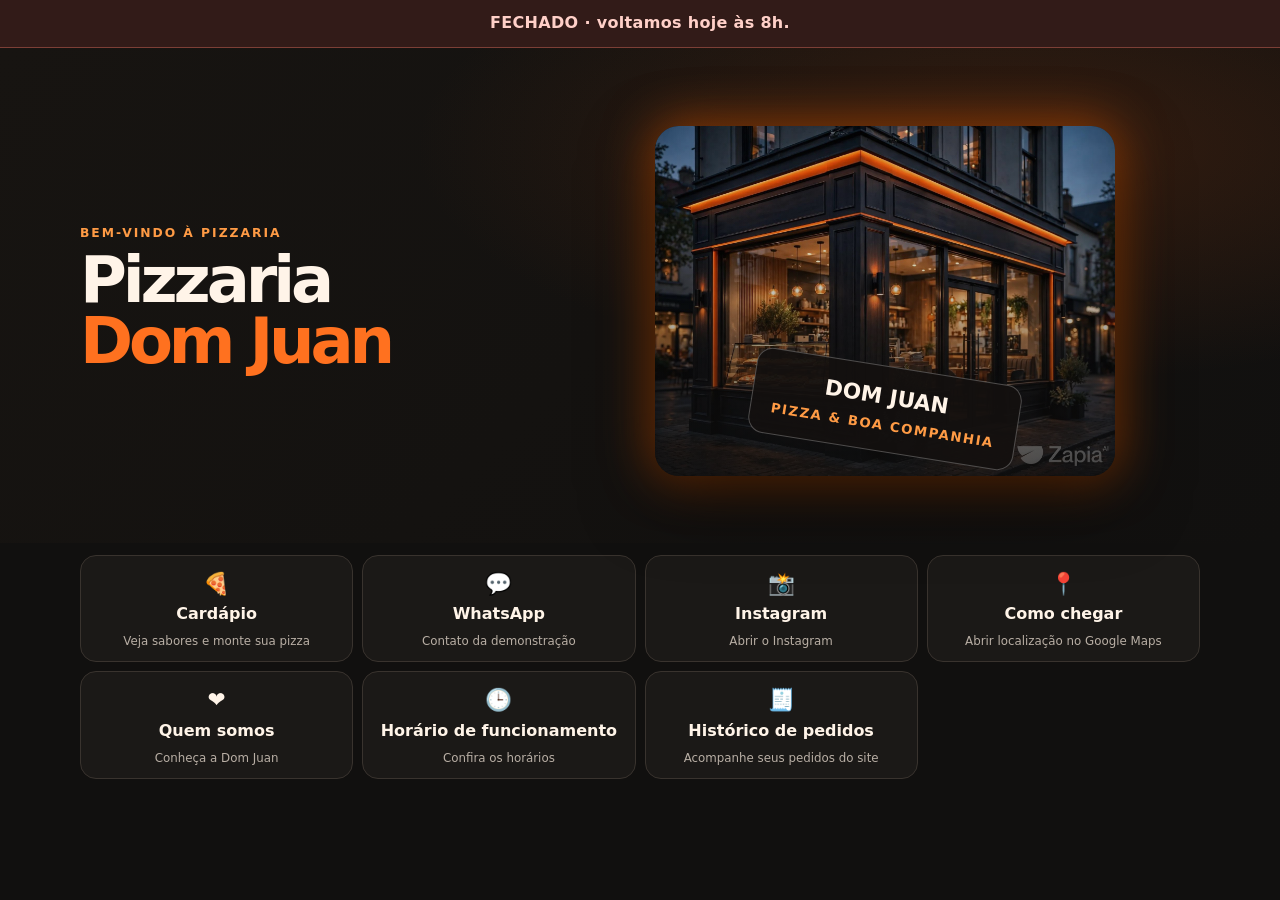
==== index.html @ b97e7d2d "Montar demo do site e PDV Dom Juan Inclui site, cardápio com fotos ilustrativas, PDV e sincronização" ====
<!DOCTYPE html>
<html lang="pt-BR">
 <head>
  <meta charset="utf-8"/>
  <meta content="width=device-width, initial-scale=1" name="viewport"/>
  <title>
   Dom Juan Pizzaria — Demo
  </title>
  <meta content="Demonstração fictícia de pizzaria com cardápio e montagem de pizza." name="description"/>
  <meta content="#11100f" name="theme-color"/>
  <link href="styles.css" rel="stylesheet"/>
 </head>
 <body data-open="false" data-view="home">
  <a class="home-return" href="#inicio">
   ← Voltar ao início
  </a>
  <div class="demo-bar">
   DEMO FICTÍCIA · CARDÁPIO, CONTATOS E PREÇOS ILUSTRATIVOS
  </div>
  <div aria-live="polite" class="business-status closed" id="business-status" role="status">
   FECHADO · Verificando horário de funcionamento…
  </div>
  <header class="header">
   <div class="wrap nav">
    <a class="brand" href="#inicio">
     DOM
     <b>
      JUAN
     </b>
    </a>
    <nav class="navlinks">
     <a href="#inicio">
      Início
     </a>
     <a href="#cardapio">
      Cardápio
     </a>
     <a href="#montar">
      Monte sua pizza
     </a>
     <a href="#bebidas">
      Bebidas
     </a>
     <a href="#historico">
      Histórico
     </a>
     <a href="#horarios">
      Horários
     </a>
     <a href="#contato">
      Contato
     </a>
    </nav>
    <a class="btn" href="#montar">
     Montar pedido
    </a>
   </div>
  </header>
  <main>
   <section class="hero" id="inicio">
    <div class="wrap hero-grid">
     <div>
      <div class="eyebrow">
       Bem-vindo à pizzaria
      </div>
      <h1>
       Pizzaria
       <br/>
       <span>
        Dom Juan
       </span>
      </h1>
      <p>
       Pizza quentinha, sabores caprichados e um lugar pra reunir quem você gosta. Explore o cardápio e conheça a pizzaria.
      </p>
      <div class="hero-actions">
       <a class="btn" href="#cardapio">
        Ver cardápio
       </a>
       <a class="btn secondary" href="#montar">
        Monte sua pizza
       </a>
      </div>
     </div>
     <div aria-label="Fachada ilustrativa de uma pizzaria fictícia" class="store-photo" role="img">
      <div class="stamp">
       <strong>
        DOM JUAN
       </strong>
       <small>
        Pizza &amp; boa companhia
       </small>
      </div>
     </div>
    </div>
   </section>
   <section aria-label="Atalhos principais" class="section" id="atalhos">
    <div class="wrap">
     <div class="section-head">
      <div class="eyebrow">
       Encontre rapidinho
      </div>
      <h2>
       O que você procura?
      </h2>
      <p>
       Escolha uma opção para abrir o cardápio, falar com a pizzaria ou encontrar outras informações.
      </p>
     </div>
     <div class="quicklinks">
      <a class="quick-card" href="#cardapio">
       <div class="quick-icon">
        🍕
       </div>
       <strong>
        Cardápio
       </strong>
       <span>
        Veja sabores e monte sua pizza
       </span>
      </a>
      <a class="quick-card" href="https://wa.me/5500000000000" rel="noopener" target="_blank">
       <div class="quick-icon">
        💬
       </div>
       <strong>
        WhatsApp
       </strong>
       <span>
        Contato da demonstração
       </span>
      </a>
      <a class="quick-card" href="https://www.instagram.com/?hl=en" rel="noopener" target="_blank">
       <div class="quick-icon">
        📸
       </div>
       <strong>
        Instagram
       </strong>
       <span>
        Abrir o Instagram
       </span>
      </a>
      <a class="quick-card" href="https://www.google.com/maps/search/?api=1&amp;query=Rua+Guanabara%2C+26%2C+Divinolandia%2C+SP" rel="noopener" target="_blank">
       <div class="quick-icon">
        📍
       </div>
       <strong>
        Como chegar
       </strong>
       <span>
        Abrir localização no Google Maps
       </span>
      </a>
      <a class="quick-card" href="#quem-somos">
       <div class="quick-icon">
        ❤️
       </div>
       <strong>
        Quem somos
       </strong>
       <span>
        Conheça a Dom Juan
       </span>
      </a>
      <a class="quick-card" href="#horarios">
       <div class="quick-icon">
        🕒
       </div>
       <strong>
        Horário de funcionamento
       </strong>
       <span>
        Confira os horários
       </span>
      </a>
      <a class="quick-card" href="#historico">
       <div class="quick-icon">
        🧾
       </div>
       <strong>
        Histórico de pedidos
       </strong>
       <span>
        Acompanhe seus pedidos do site
       </span>
      </a>
     </div>
    </div>
   </section>
   <section class="section" id="cardapio">
    <div class="wrap">
     <div class="section-head">
      <div class="eyebrow">
       Nosso cardápio
      </div>
      <h2>
       Um sabor pra cada vontade
      </h2>
      <p>
       Confira os ingredientes de cada pizza. Todos os sabores e valores são fictícios nesta demo.
      </p>
     </div>
     <a class="btn secondary back-home" href="#inicio">
      ← Voltar à página inicial
     </a>
     <div class="closed-view-message" id="closed-menu-message" role="status">
     </div>
     <div class="menu-group">
      <h3>
       🍅 Sabores tradicionais
      </h3>
      <div class="flavor-grid" id="traditional-list">
      </div>
     </div>
     <div class="menu-group">
      <h3>
       🔥 Sabores especiais
      </h3>
      <div class="flavor-grid" id="special-list">
      </div>
     </div>
     <div class="menu-group">
      <h3>
       🍫 Pizzas doces
      </h3>
      <div class="flavor-grid" id="sweet-list">
      </div>
     </div>
    </div>
   </section>
   <section class="section alt" id="montar">
    <div class="wrap">
     <div class="section-head">
      <div class="eyebrow">
       Personalize do seu jeito
      </div>
      <h2>
       Monte sua pizza
      </h2>
      <p>
       Escolha na ordem: tamanho, dois sabores, borda opcional e complementos.
      </p>
     </div>
     <div class="closed-view-message" id="closed-builder-message" role="status">
     </div>
     <div class="builder-grid">
      <div class="box" id="pizza-builder">
       <div class="wizard-progress">
        <span class="pill-tag" id="step-count">
         Etapa 1 de 4
        </span>
       </div>
       <div class="wizard-step" id="wizard-size">
        <h3>
         1. Escolha o tamanho
        </h3>
        <div class="size-options">
         <label class="size-card">
          <input name="size" type="radio" value="4"/>
          <span>
           <strong>
            Pequena
           </strong>
           <small>
            4 pedaços
           </small>
          </span>
         </label>
         <label class="size-card">
          <input name="size" type="radio" value="8"/>
          <span>
           <strong>
            Grande
           </strong>
           <small>
            8 pedaços
           </small>
          </span>
         </label>
        </div>
        <button class="btn add-btn" disabled="" id="next-size">
         Continuar para os sabores
        </button>
       </div>
       <div class="wizard-step" hidden="" id="wizard-flavors">
        <h3>
         2. Escolha dois sabores
        </h3>
        <p class="small">
         Escolha entre as pizzas disponíveis. Os preços e a disponibilidade são atualizados no cardápio.
        </p>
        <div class="choice-count" id="choice-count">
         0 de 2 sabores
        </div>
        <div class="flavor-choice-grid" id="flavor-choice-grid">
        </div>
        <div class="field">
         <label for="sauce">
          Molho da pizza (incluído)
         </label>
         <select disabled="" id="sauce">
          <option>
           Escolha os sabores primeiro
          </option>
         </select>
        </div>
        <p class="small" id="flavor-message">
         Escolha dois sabores da mesma categoria: salgados ou doces.
        </p>
        <div class="wizard-controls">
         <button class="btn secondary" data-back="wizard-size">
          Voltar
         </button>
         <button class="btn" disabled="" id="next-border">
          Continuar para a borda
         </button>
        </div>
       </div>
       <div class="wizard-step" hidden="" id="wizard-border">
        <h3>
         3. Escolha a borda
        </h3>
        <p class="small">
         Se não quiser borda recheada, mantenha “Sem borda”.
        </p>
        <div class="field">
         <label for="border">
          Borda opcional
         </label>
         <select id="border">
         </select>
        </div>
        <div class="wizard-controls">
         <button class="btn secondary" data-back="wizard-flavors">
          Voltar
         </button>
         <button class="btn" data-next="wizard-complements">
          Continuar para complementos
         </button>
        </div>
       </div>
       <div class="wizard-step" hidden="" id="wizard-complements">
        <h3>
         4. Complementos
        </h3>
        <p class="small">
         Escolha extras para personalizar sua pizza.
        </p>
        <div class="check-list" id="toppings">
        </div>
        <div class="wizard-controls">
         <button class="btn secondary" data-back="wizard-border">
          Voltar
         </button>
         <button class="btn" id="add-pizza">
          Adicionar pizza ao pedido
         </button>
        </div>
       </div>
      </div>
      <div class="box">
       <h3>
        🧾 Seu pedido
       </h3>
       <div id="cart">
        <p class="cart-empty">
         Seu pedido de demonstração está vazio.
        </p>
       </div>
       <div class="total">
        <span>
         Total de teste
        </span>
        <span id="total">
         R$ 0,00
        </span>
       </div>
       <div class="checkout-box">
        <h3>
         Finalizar pedido
        </h3>
        <div class="checkout-fields">
         <div class="field">
          <label for="customer-name">
           Nome para o pedido
          </label>
          <input id="customer-name" placeholder="Ex.: Cliente de teste" type="text"/>
         </div>
         <div class="field">
          <label for="delivery-type">
           Tipo do pedido
          </label>
          <select id="delivery-type">
           <option>
            Entrega
           </option>
           <option>
            Retirada
           </option>
          </select>
         </div>
         <div class="field full">
          <label for="customer-address">
           Endereço ou observação
          </label>
          <input id="customer-address" placeholder="Endereço fictício ou retirada no balcão" type="text"/>
         </div>
        </div>
        <button class="btn" disabled="" id="send-to-pdv" type="button">
         Enviar pedido
        </button>
        <p class="small" id="checkout-status">
         Adicione itens ao pedido para continuar.
        </p>
       </div>
       <div class="notice">
        <strong>
         Prazo estimado:
        </strong>
        de 60 a 80 minutos (exemplo para esta demonstração).
       </div>
      </div>
     </div>
    </div>
   </section>
   <section class="section" id="bebidas">
    <div class="wrap">
     <div class="section-head">
      <div class="eyebrow">
       Pra acompanhar
      </div>
      <h2>
       Bebidas
      </h2>
      <p>
       Adicione uma bebida ao pedido de demonstração.
      </p>
     </div>
     <div class="closed-view-message" id="closed-drinks-message" role="status">
     </div>
     <div class="drinks-grid" id="drink-list">
     </div>
    </div>
   </section>
   <section class="section alt" id="historico">
    <div class="wrap">
     <div class="section-head">
      <div class="eyebrow">
       Acompanhe seus pedidos
      </div>
      <h2>
       Histórico de pedidos
      </h2>
      <p>
       Pedidos e status desta demonstração neste navegador.
      </p>
     </div>
     <a class="btn secondary back-home" href="#inicio">
      ← Voltar à página inicial
     </a>
     <div class="history-list" id="order-history-list">
     </div>
    </div>
   </section>
   <section class="section alt" id="quem-somos">
    <div class="wrap">
     <div class="section-head">
      <div class="eyebrow">
       Quem somos
      </div>
      <h2>
       Uma pizzaria feita para reunir
      </h2>
     </div>
     <div class="info-grid">
      <article class="info">
       <h3>
        Feita com carinho
       </h3>
       <p>
        A Dom Juan é uma marca fictícia criada para apresentar uma ideia de site e de cardápio digital.
       </p>
      </article>
      <article class="info">
       <h3>
        Acompanhe seu pedido
       </h3>
       <p>
        Depois de enviar, confira o andamento pelo Histórico de pedidos do site.
       </p>
      </article>
      <article class="info">
       <h3>
        Uma demo para personalizar
       </h3>
       <p>
        Sabores, preços, endereço, redes sociais e demais informações podem ser ajustados para cada pizzaria.
       </p>
      </article>
     </div>
    </div>
   </section>
   <section class="section" id="horarios">
    <div class="wrap">
     <div class="section-head">
      <div class="eyebrow">
       Quando estamos por aqui
      </div>
      <h2>
       Horário de funcionamento
      </h2>
      <p>
       Horário configurado para esta demonstração: todos os dias, das 8h às 23h. Cardápio e pedidos ficam disponíveis somente nesses períodos.
      </p>
     </div>
     <div class="info-grid">
      <article class="info">
       <h3>
        Segunda-feira
       </h3>
       <p>
        8h às 12h (exemplo)
       </p>
      </article>
      <article class="info">
       <h3>
        Terça a domingo
       </h3>
       <p>
        18h às 23h (exemplo)
       </p>
      </article>
      <article class="info">
       <h3>
        Feriados
       </h3>
       <p>
        Consulte a disponibilidade (exemplo)
       </p>
      </article>
     </div>
    </div>
   </section>
   <section class="section alt" id="contato">
    <div class="wrap">
     <div class="section-head">
      <div class="eyebrow">
       Fale com a gente
      </div>
      <h2>
       Contato e localização
      </h2>
      <p>
       Dados e links ilustrativos para visualizar a estrutura do site.
      </p>
     </div>
     <div class="info-grid">
      <article class="info">
       <h3>
        WhatsApp
       </h3>
       <p>
        (00) 00000-0000
        <br/>
        <span class="small">
         Contato ilustrativo; pedidos não são enviados por WhatsApp.
        </span>
       </p>
       <p style="margin-top:13px">
        <a class="btn" href="https://wa.me/5500000000000" rel="noopener" target="_blank">
         Abrir WhatsApp
        </a>
       </p>
      </article>
      <article class="info">
       <h3>
        Localização
       </h3>
       <p>
        Rua Guanabara, 26
        <br/>
        Divinolândia – SP
        <br/>
        <span class="small">
         Endereço fictício de demonstração.
        </span>
       </p>
       <p style="margin-top:13px">
        <a class="btn secondary" href="https://www.google.com/maps/search/?api=1&amp;query=Rua+Guanabara%2C+26%2C+Divinolandia%2C+SP" rel="noopener" target="_blank">
         Como chegar
        </a>
       </p>
      </article>
      <article class="info">
       <h3>
        Instagram
       </h3>
       <p>
        @domjuan.pizzaria
        <br/>
        <span class="small">
         Perfil ilustrativo; o botão abre o Instagram.
        </span>
       </p>
       <p style="margin-top:13px">
        <a class="btn secondary" href="https://www.instagram.com/?hl=en" rel="noopener" target="_blank">
         Abrir Instagram
        </a>
       </p>
      </article>
     </div>
    </div>
   </section>
  </main>
  <footer class="footer">
   <div class="wrap">
    <span>
     Dom Juan Pizzaria · demonstração fictícia · <a href="pdv.html">Abrir PDV de demonstração</a>
    </span>
    <span>
     Cardápio, preços e prazo estimado ilustrativos · pedidos de demonstração
    </span>
   </div>
  </footer>
  <script src="script.js">
  </script>
 </body>
</html>
---- styles.css ----
:root {
    --bg: #11100f;
    --panel: #1b1917;
    --panel2: #24211e;
    --orange: #ff711f;
    --orange2: #ff9b45;
    --cream: #fff4e8;
    --muted: #b9afa5;
    --line: #39332e;
    --green: #9ed28f
}

* {
    box-sizing: border-box
}

html {
    scroll-behavior: smooth
}

body {
    margin: 0;
    background: var(--bg);
    color: var(--cream);
    font: 16px/1.55 system-ui, -apple-system, "Segoe UI", sans-serif
}

a {
    color: inherit;
    text-decoration: none
}

button,
select {
    font: inherit
}

.wrap {
    width: min(1120px, calc(100% - 36px));
    margin: auto
}

.demo-bar {
    background: var(--orange);
    color: #211209;
    text-align: center;
    font-weight: 800;
    font-size: .78rem;
    letter-spacing: .04em;
    padding: 8px 12px
}

.header {
    background: #11100fee;
    border-bottom: 1px solid var(--line);
    position: sticky;
    top: 0;
    z-index: 5
}

.nav {
    height: 74px;
    display: flex;
    align-items: center;
    justify-content: space-between;
    gap: 20px
}

.brand {
    font-weight: 1000;
    font-size: 1.35rem;
    letter-spacing: .035em
}

.brand b {
    color: var(--orange)
}

.navlinks {
    display: flex;
    gap: 22px;
    color: #d1c5b9;
    font-size: .9rem
}

.navlinks a:hover {
    color: var(--orange2)
}

.btn {
    border: 0;
    background: var(--orange);
    color: #1d1008;
    padding: 12px 19px;
    border-radius: 12px;
    font-weight: 900;
    display: inline-flex;
    align-items: center;
    justify-content: center;
    cursor: pointer;
    transition: .2s
}

.btn:hover {
    background: var(--orange2);
    transform: translateY(-1px)
}

.btn.secondary {
    background: #302820;
    color: var(--cream);
    border: 1px solid #5e4533
}

.btn:disabled {
    opacity: .55;
    cursor: not-allowed;
    transform: none
}

.hero {
    padding: 68px 0 74px;
    background: radial-gradient(ellipse at 80% 20%, #78340f55, transparent 42%), linear-gradient(135deg, #171411, #11100f)
}

.hero-grid {
    display: grid;
    grid-template-columns: 1.1fr .9fr;
    gap: 40px;
    align-items: center
}

.eyebrow {
    color: var(--orange2);
    text-transform: uppercase;
    letter-spacing: .16em;
    font-size: .77rem;
    font-weight: 900
}

.hero h1 {
    font-size: clamp(3rem, 7vw, 5.8rem);
    line-height: .95;
    letter-spacing: -.065em;
    margin: 14px 0 20px
}

.hero h1 span {
    color: var(--orange)
}

.hero p {
    color: #d0c5ba;
    max-width: 550px;
    font-size: 1.08rem;
    margin: 0 0 25px
}

.hero-actions {
    display: flex;
    gap: 12px;
    flex-wrap: wrap
}

.quicklinks {
    display: grid;
    grid-template-columns: repeat(3, 1fr);
    gap: 12px
}

.quick-card {
    display: block;
    background: var(--panel);
    border: 1px solid var(--line);
    border-radius: 16px;
    padding: 17px;
    min-height: 112px;
    transition: .2s
}

.quick-card:hover {
    border-color: var(--orange);
    transform: translateY(-2px);
    background: #211a15
}

.quick-card strong {
    display: block;
    color: var(--cream);
    font-size: 1rem;
    margin-bottom: 5px
}

.quick-card span {
    display: block;
    color: var(--muted);
    font-size: .82rem
}

.quick-icon {
    font-size: 1.35rem;
    margin-bottom: 5px
}

.store-photo {
    width: min(460px, 100%);
    height: 360px;
    border-radius: 24px;
    margin: auto;
    display: flex;
    align-items: flex-end;
    justify-content: center;
    padding: 24px;
    background-size: cover;
    background-position: center;
    box-shadow: 0 24px 70px #0009, 0 0 50px #f60a;
    position: relative;
    overflow: hidden
}

.stamp {
    z-index: 1;
    background: #14110fee;
    border: 1px solid #ffffff40;
    border-radius: 16px;
    padding: 13px 20px;
    text-align: center;
    transform: rotate(9deg)
}

.stamp strong {
    display: block;
    font-size: 1.35rem
}

.stamp small {
    color: var(--orange2);
    font-weight: 800;
    letter-spacing: .12em;
    text-transform: uppercase
}

.section {
    padding: 68px 0
}

.section.alt {
    background: #171513;
    border-top: 1px solid #292521;
    border-bottom: 1px solid #292521
}

.section-head {
    margin-bottom: 25px
}

.section-head h2 {
    font-size: clamp(2rem, 4vw, 3.1rem);
    line-height: 1.04;
    letter-spacing: -.045em;
    margin: 7px 0
}

.section-head p,
.muted {
    color: var(--muted)
}

.menu-group {
    margin-top: 31px
}

.menu-group h3 {
    font-size: 1.25rem;
    margin: 0 0 14px;
    color: var(--orange2)
}

.flavor-grid {
    display: grid;
    grid-template-columns: repeat(3, 1fr);
    gap: 13px
}

.flavor {
    padding: 12px;
    border: 1px solid var(--line);
    background: var(--panel);
    border-radius: 17px;
    min-height: 150px;
    display: flex;
    gap: 12px;
    align-items: center
}

.flavor-photo {
    width: 108px;
    height: 138px;
    object-fit: cover;
    border-radius: 12px;
    background: #111;
    flex: 0 0 108px
}

.flavor-copy {
    min-width: 0;
    flex: 1
}

.flavor-head {
    display: flex;
    justify-content: space-between;
    gap: 12px;
    align-items: start
}

.flavor h4 {
    font-size: 1.05rem;
    margin: 0
}

.price {
    color: var(--orange2);
    font-weight: 900;
    white-space: nowrap
}

.flavor p {
    font-size: .9rem;
    color: var(--muted);
    margin: 9px 0 0
}

.builder-grid {
    display: grid;
    grid-template-columns: 1.05fr .95fr;
    gap: 20px;
    align-items: start
}

.wizard-progress {
    margin-bottom: 13px
}

.wizard-step[hidden] {
    display: none !important
}

.size-options {
    display: grid;
    grid-template-columns: 1fr 1fr;
    gap: 12px
}

.size-card {
    display: flex;
    align-items: center;
    gap: 10px;
    background: #141311;
    border: 1px solid #514238;
    border-radius: 14px;
    padding: 17px;
    cursor: pointer
}

.size-card:has(input:checked) {
    border-color: var(--orange);
    background: #2b1d13
}

.size-card input {
    accent-color: var(--orange);
    width: 18px;
    height: 18px
}

.size-card strong,
.size-card small {
    display: block
}

.size-card small {
    color: var(--muted)
}

.flavor-choice-grid {
    display: grid;
    grid-template-columns: repeat(3, 1fr);
    gap: 10px;
    max-height: 490px;
    overflow: auto;
    padding: 2px;
    margin: 12px 0
}

.flavor-choice {
    border: 1px solid var(--line);
    background: #141311;
    border-radius: 13px;
    color: var(--cream);
    padding: 7px;
    text-align: left;
    cursor: pointer;
    min-width: 0
}

.flavor-choice:hover,
.flavor-choice.selected {
    border-color: var(--orange);
    background: #302015
}

.flavor-choice img {
    width: 100%;
    height: 120px;
    display: block;
    object-fit: cover;
    border-radius: 9px
}

.flavor-choice strong {
    font-size: .84rem;
    display: block;
    margin: 7px 2px 2px
}

.flavor-choice small {
    font-size: .76rem;
    color: var(--orange2);
    display: block;
    margin: 0 2px 3px
}

.choice-count {
    font-weight: 800;
    color: var(--orange2);
    margin: 8px 0
}

.wizard-controls {
    display: flex;
    justify-content: space-between;
    gap: 10px;
    margin-top: 12px
}

.wizard-controls .btn {
    flex: 1
}

.box {
    background: var(--panel);
    border: 1px solid var(--line);
    border-radius: 20px;
    padding: 24px
}

.box h3 {
    margin: 0 0 16px;
    font-size: 1.35rem
}

.fields {
    display: grid;
    grid-template-columns: 1fr 1fr;
    gap: 14px
}

.field {
    margin-bottom: 14px
}

.field.full {
    grid-column: 1/-1
}

.field label {
    display: block;
    font-weight: 750;
    font-size: .9rem;
    margin-bottom: 7px
}

.field select {
    width: 100%;
    background: #121110;
    border: 1px solid #49413a;
    color: var(--cream);
    padding: 12px;
    border-radius: 10px
}

.check-list {
    display: grid;
    grid-template-columns: 1fr 1fr;
    gap: 9px
}

.check {
    background: #141311;
    border: 1px solid #36312c;
    border-radius: 10px;
    padding: 9px 10px;
    font-size: .88rem;
    display: flex;
    gap: 8px;
    align-items: center
}

.check input {
    accent-color: var(--orange)
}

.small {
    font-size: .82rem;
    color: var(--muted)
}

.add-btn {
    width: 100%;
    margin-top: 8px
}

.cart-empty {
    color: var(--muted);
    padding: 15px 0
}

.cart-row {
    border-bottom: 1px solid var(--line);
    padding: 12px 0;
    display: flex;
    justify-content: space-between;
    gap: 14px
}

.cart-row strong {
    display: block
}

.cart-row small {
    color: var(--muted)
}

.remove {
    background: none;
    border: 0;
    color: #ff9868;
    cursor: pointer;
    font-weight: 800
}

.total {
    display: flex;
    justify-content: space-between;
    padding: 17px 0 5px;
    font-size: 1.18rem;
    font-weight: 900
}

.notice {
    background: #2a2118;
    border: 1px solid #684527;
    border-radius: 12px;
    padding: 13px;
    color: #eed3b8;
    font-size: .88rem;
    margin-top: 15px
}

.drinks-grid {
    display: grid;
    grid-template-columns: repeat(4, 1fr);
    gap: 13px
}

.drink {
    border: 1px solid var(--line);
    background: var(--panel);
    padding: 18px;
    border-radius: 16px
}

.drink h3 {
    font-size: 1rem;
    margin: 7px 0
}

.drink .emoji {
    font-size: 1.7rem
}

.drink p {
    margin: 0;
    color: var(--orange2);
    font-weight: 850
}

.drink button {
    margin-top: 13px;
    width: 100%;
    padding: 9px
}

.info-grid {
    display: grid;
    grid-template-columns: repeat(3, 1fr);
    gap: 14px
}

.info {
    background: var(--panel);
    border: 1px solid var(--line);
    border-radius: 17px;
    padding: 21px
}

.info h3 {
    margin: 0 0 7px;
    color: var(--orange2)
}

.info p {
    margin: 0;
    color: #d0c5ba
}

.footer {
    padding: 27px 0;
    border-top: 1px solid var(--line);
    color: var(--muted);
    font-size: .85rem
}

.footer .wrap {
    display: flex;
    justify-content: space-between;
    gap: 12px;
    flex-wrap: wrap
}

.pill-tag {
    display: inline-block;
    background: #382313;
    color: #ffc28b;
    border: 1px solid #70431e;
    border-radius: 99px;
    padding: 4px 9px;
    font-size: .72rem;
    font-weight: 850
}

body[data-view="home"] .demo-bar,
body[data-view="home"] .header,
body[data-view="home"] .footer {
    display: none
}

body[data-view="home"] main>section:not(#inicio):not(#atalhos) {
    display: none
}

body[data-view="cardapio"] main>section:not(#cardapio),
body[data-view="montar"] main>section:not(#montar),
body[data-view="bebidas"] main>section:not(#bebidas),
body[data-view="quem-somos"] main>section:not(#quem-somos),
body[data-view="horarios"] main>section:not(#horarios),
body[data-view="contato"] main>section:not(#contato),
body[data-view="historico"] main>section:not(#historico) {
    display: none
}

body[data-view="home"] .hero {
    min-height: 55vh;
    padding: 22px 0 10px;
    display: flex;
    align-items: center
}

body[data-view="home"] .hero-grid {
    grid-template-columns: .85fr 1.15fr;
    gap: 25px
}

body[data-view="home"] .hero h1 {
    font-size: clamp(2.2rem, 5vw, 4.5rem);
    margin: 7px 0
}

body[data-view="home"] .hero p,
body[data-view="home"] .hero-actions {
    display: none
}

body[data-view="home"] .store-photo {
    height: min(42vh, 350px)
}

body[data-view="home"] #atalhos {
    padding: 12px 0 20px
}

body[data-view="home"] #atalhos .section-head {
    display: none
}

body[data-view="home"] .quicklinks {
    grid-template-columns: repeat(4, 1fr);
    gap: 9px
}

body[data-view="home"] .quick-card {
    padding: 11px;
    min-height: 92px;
    text-align: center
}

body[data-view="home"] .quick-card .quick-icon {
    margin-bottom: 2px
}

body[data-view="home"] .quick-card span {
    font-size: .74rem
}

@media(max-width:800px) {
    .navlinks {
        display: none
    }

    .hero {
        padding: 48px 0
    }

    .hero-grid,
    .builder-grid {
        grid-template-columns: 1fr
    }

    .pizza-art {
        width: min(290px, 68vw)
    }

    body[data-view="home"] .hero {
        min-height: 34vh;
        padding: 18px 0 8px
    }

    body[data-view="home"] .hero-grid {
        grid-template-columns: .8fr 1.2fr;
        gap: 12px
    }

    body[data-view="home"] .store-photo {
        height: 220px
    }

    body[data-view="home"] .quicklinks {
        grid-template-columns: repeat(2, 1fr)
    }

    .flavor-grid {
        grid-template-columns: 1fr 1fr
    }

    .flavor-choice-grid {
        grid-template-columns: repeat(2, 1fr)
    }

    .drinks-grid {
        grid-template-columns: 1fr 1fr
    }

    .info-grid {
        grid-template-columns: 1fr
    }

    .quicklinks {
        grid-template-columns: repeat(2, 1fr)
    }

    .section {
        padding: 52px 0
    }
}

@media(max-width:480px) {
    .wrap {
        width: min(100% - 26px, 1120px)
    }

    .fields {
        grid-template-columns: 1fr
    }

    .field.full {
        grid-column: auto
    }

    .flavor-grid {
        grid-template-columns: 1fr
    }

    .flavor-photo {
        width: 90px;
        height: 120px;
        flex-basis: 90px
    }

    .flavor-choice-grid {
        grid-template-columns: repeat(2, 1fr)
    }

    .flavor-choice img {
        height: 110px
    }

    .box {
        padding: 18px
    }

    .hero h1 {
        font-size: 3.4rem
    }

    .drinks-grid {
        grid-template-columns: 1fr 1fr
    }

    .nav {
        height: 64px
    }

    body[data-view="home"] .hero {
        min-height: 220px;
        padding: 12px 0 5px
    }

    body[data-view="home"] .hero h1 {
        font-size: 2rem
    }

    body[data-view="home"] .hero .eyebrow {
        font-size: .64rem
    }

    body[data-view="home"] .store-photo {
        height: 155px;
        padding: 10px;
        border-radius: 17px
    }

    body[data-view="home"] .stamp {
        padding: 8px 10px
    }

    body[data-view="home"] .stamp strong {
        font-size: 1rem
    }

    body[data-view="home"] .stamp small {
        font-size: .58rem
    }

    body[data-view="home"] #atalhos {
        padding: 8px 0 12px
    }

    body[data-view="home"] #atalhos .section-head h2 {
        font-size: 1.35rem
    }

    body[data-view="home"] .quicklinks {
        grid-template-columns: repeat(2, 1fr)
    }

    body[data-view="home"] .quick-card {
        min-height: 60px;
        padding: 7px;
        text-align: left;
        display: grid;
        grid-template-columns: 23px 1fr;
        column-gap: 6px;
        align-content: center
    }

    body[data-view="home"] .quick-card .quick-icon {
        grid-row: span 2;
        font-size: 1rem;
        margin: 0
    }

    body[data-view="home"] .quick-card strong {
        font-size: .79rem;
        margin: 0
    }

    body[data-view="home"] .quick-card span {
        font-size: .65rem
    }
}

.store-photo {
    background-image: linear-gradient(0deg, #11100fbb, #11100f22 65%), url('storefront.jpg')
}


.checkout-box {
    margin-top: 20px;
    padding: 18px;
    border: 1px solid var(--line);
    border-radius: 16px;
    background: #141311
}

.checkout-box h3 {
    margin: 0 0 14px
}

.checkout-fields {
    display: grid;
    grid-template-columns: 1fr 1fr;
    gap: 12px
}

.checkout-fields .field {
    margin-bottom: 8px
}

.checkout-fields .field.full {
    grid-column: 1/-1
}

.checkout-fields input,
.checkout-fields select {
    width: 100%;
    padding: 11px 12px;
    border: 1px solid #49413a;
    border-radius: 10px;
    color: var(--cream);
    background: #121110
}

.checkout-box .btn {
    width: 100%;
    margin-top: 8px
}

.pdv-link {
    display: inline-block;
    margin-top: 10px;
    color: var(--orange2);
    font-weight: 800
}

@media(max-width:480px) {
    .checkout-fields {
        grid-template-columns: 1fr
    }

    .checkout-fields .field.full {
        grid-column: auto
    }
}

.flavor.unavailable {
    opacity: .65
}

.home-return {
    position: fixed;
    left: 14px;
    bottom: 14px;
    z-index: 1000;
    display: inline-flex;
    align-items: center;
    background: #211a15;
    color: var(--cream);
    border: 1px solid var(--orange);
    border-radius: 999px;
    padding: 10px 14px;
    font-weight: 850;
    box-shadow: 0 5px 18px #0008
}

body[data-view="home"] .home-return {
    display: none
}

.back-home {
    margin: 0 0 20px
}

.history-list {
    display: grid;
    gap: 14px
}

.history-card {
    background: var(--panel);
    border: 1px solid var(--line);
    border-radius: 16px;
    padding: 18px
}

.history-card-head {
    display: flex;
    justify-content: space-between;
    align-items: center;
    gap: 12px;
    flex-wrap: wrap
}

.history-card h3 {
    margin: 0;
    color: var(--cream)
}

.history-status {
    display: inline-block;
    padding: 5px 10px;
    border-radius: 999px;
    background: #382313;
    color: #ffc28b;
    font-weight: 850;
    font-size: .82rem
}

.history-meta,
.history-items {
    color: var(--muted);
    font-size: .92rem;
    margin-top: 8px
}

.history-total {
    margin-top: 10px;
    font-weight: 900;
    color: var(--orange2)
}


.flavor-photo-placeholder {
    width: 108px;
    height: 138px;
    flex: 0 0 108px;
    border-radius: 12px;
    background: linear-gradient(145deg, #29221c, #171411);
    display: flex;
    flex-direction: column;
    align-items: center;
    justify-content: center;
    gap: 8px;
    color: var(--muted)
}

.flavor-photo-placeholder span {
    font-size: 2.2rem
}

.flavor-photo-placeholder small {
    font-size: .66rem;
    text-align: center;
    padding: 0 4px
}

.flavor-choice-photo-placeholder {
    width: 100%;
    height: 120px;
    display: grid;
    place-items: center;
    background: linear-gradient(145deg, #29221c, #171411);
    border-radius: 9px;
    font-size: 2.2rem;
    color: var(--muted)
}


.business-status {
    padding: 11px 18px;
    text-align: center;
    font-weight: 900;
    letter-spacing: .02em;
    background: #16301f;
    color: #b8f0c7;
    border-bottom: 1px solid #3f8052
}

.business-status.closed {
    background: #321b18;
    color: #ffd0c8;
    border-bottom-color: #7c3f36
}

.closed-view-message {
    display: none;
    margin: 10px 0 22px;
    padding: 18px;
    border: 1px solid #7c3f36;
    border-radius: 14px;
    background: #291917;
    color: #ffd0c8;
    font-weight: 850
}

body[data-open="false"] .closed-view-message {
    display: block
}

body[data-open="false"] #cardapio .menu-group,
body[data-open="false"] #montar .builder-grid,
body[data-open="false"] #bebidas .drinks-grid {
    display: none !important
}
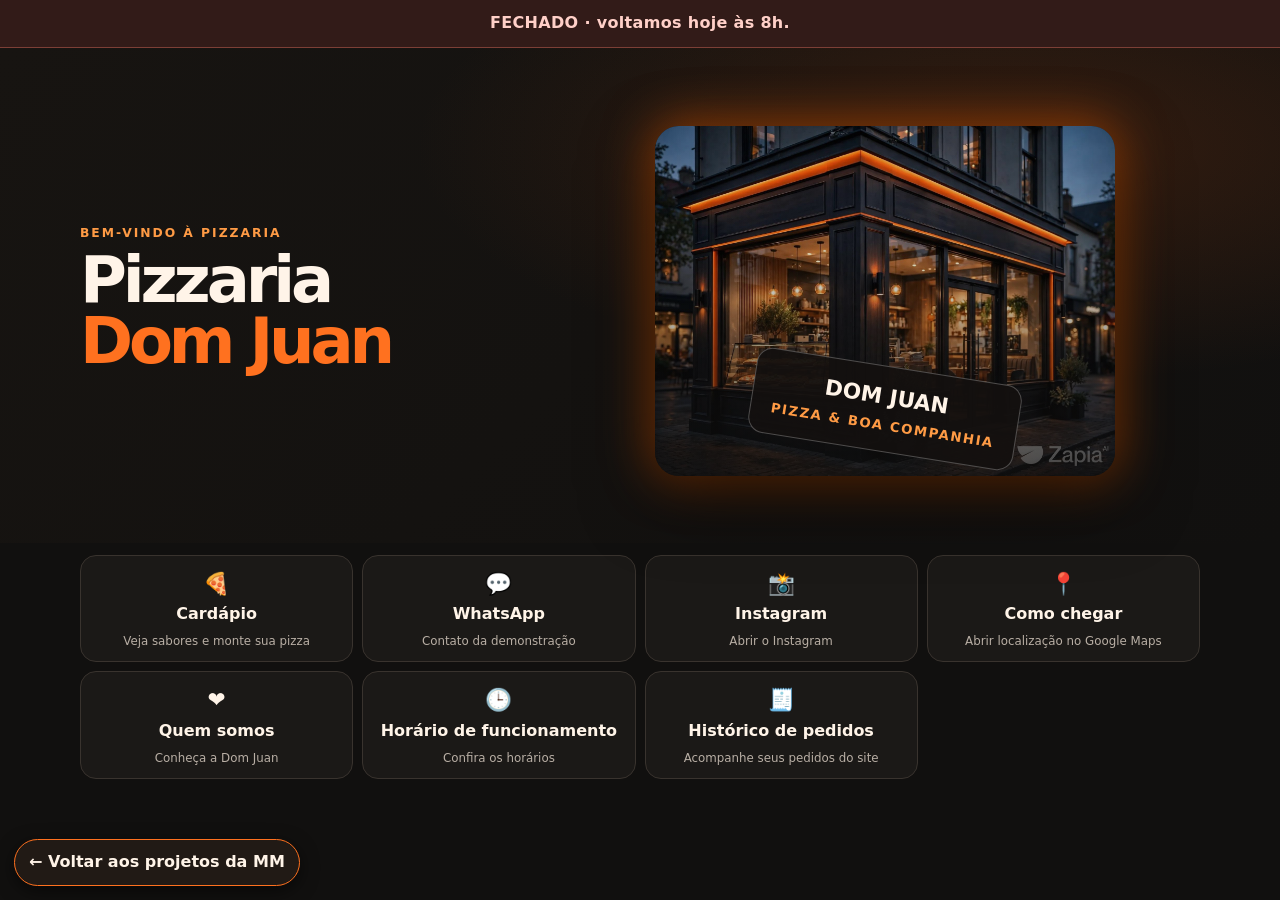
==== commit af0b157d: "Add return links to Dom Juan demo Add same-tab links back to the MM Projects page on the customer si" ====
--- a/index.html
+++ b/index.html
@@ -11,8 +11,8 @@
   <link href="styles.css" rel="stylesheet"/>
  </head>
  <body data-open="false" data-view="home">
-  <a class="home-return" href="#inicio">
-   ← Voltar ao início
+  <a class="home-return" href="https://m20513703-art.github.io/mm-sistemas-e-tecnologia/projetos.html" aria-label="Voltar à lista de projetos da MM Sistemas & Tecnologia">
+   ← Voltar aos projetos da MM
   </a>
   <div class="demo-bar">
    DEMO FICTÍCIA · CARDÁPIO, CONTATOS E PREÇOS ILUSTRATIVOS
--- a/styles.css
+++ b/styles.css
@@ -983,10 +983,6 @@
     box-shadow: 0 5px 18px #0008
 }
 
-body[data-view="home"] .home-return {
-    display: none
-}
-
 .back-home {
     margin: 0 0 20px
 }
